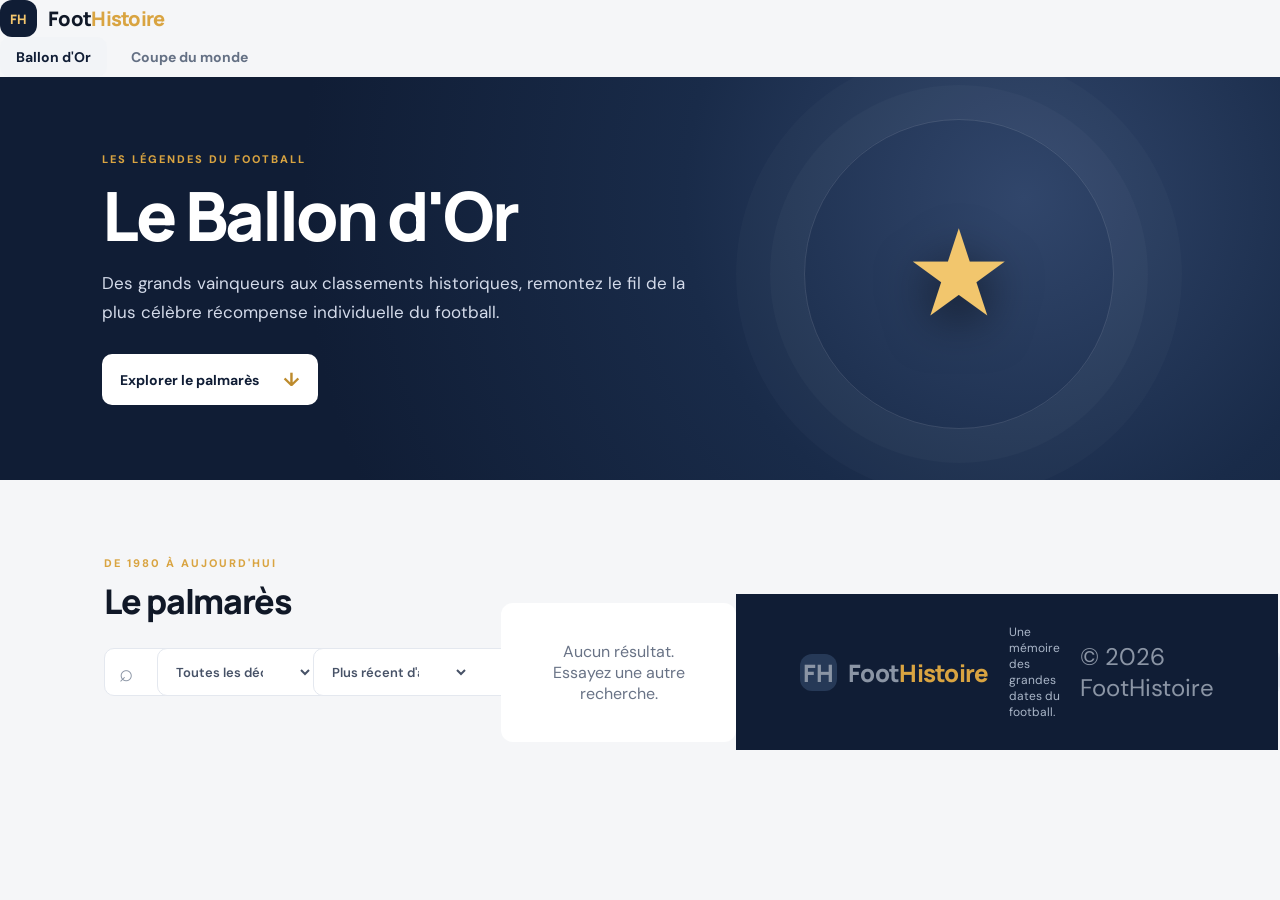
==== index.html @ 4ca091ae "mise à jour 2" ====
<!doctype html>
<html lang="fr">
<head>
  <meta charset="utf-8">
  <meta name="viewport" content="width=device-width, initial-scale=1">
  <meta name="description" content="FootHistoire : découvrez les grands palmarès du football.">
  <title>FootHistoire — Ballon d'Or</title>
  <link rel="stylesheet" href="style.css">
  <script src="donnees.js" defer></script>
  <script src="script.js" defer></script>
</head>
<body data-page="ballon">
<! c'est le début de la page
  <header class="site-header">
    <a class="brand" href="index.html">
      <span class="brand-mark">FH</span>
      <span>Foot<span>Histoire</span></span>
    </a>

    <button class="menu-toggle" aria-label="Ouvrir le menu" aria-expanded="false">☰</button>

    <nav class="main-nav">
      <a class="active" href="index.html">Ballon d'Or</a>
      <a href="coupe-du-monde.html">Coupe du monde</a>
    </nav>
  </header>
<! logo + menu de l'interface
  <main>
    <section class="hero">
      <div class="hero-content">
        <p class="eyebrow">LES LÉGENDES DU FOOTBALL</p>
        <h1>Le Ballon d'Or</h1>
        <p>
          Des grands vainqueurs aux classements historiques,
          remontez le fil de la plus célèbre récompense individuelle du football.
        </p>
        <a class="button button-light" href="#palmares">
          Explorer le palmarès <span>↓</span>
        </a>
      </div>

      <div class="hero-orb" aria-hidden="true">
        <span>★</span>
      </div>
    </section>
<! page d'acceuil du début de la page
    <section class="stats-grid" id="stats-ballon" aria-label="Statistiques du Ballon d'Or"></section>

    <section class="section" id="palmares">
      <div class="section-heading">
        <div>
          <p class="eyebrow">DE 1980 À AUJOURD'HUI</p>
          <h2>Le palmarès</h2>
        </div>
        <p>Recherchez une édition ou filtrez les résultats.</p>
      </div>
<! c'est le filtre selon le palmarès édition de l'année recherché
      <div class="filters">
        <label class="search-box">
          <span>⌕</span>
          <input
            id="search-ballon"
            type="search"
            placeholder="Rechercher une année, un joueur, un club…"
            autocomplete="off"
          >
          <! c'est la recherche d'un nom de joueur dans le filtre ou la barre de recherche
        </label>

        <label class="select-wrap">
          <span class="sr-only">Décennie</span>
          <select id="decade-ballon">
            <option value="all">Toutes les décennies</option>
            <option value="1980">Années 1980</option>
            <option value="1990">Années 1990</option>
            <option value="2000">Années 2000</option>
            <option value="2010">Années 2010</option>
            <option value="2020">Années 2020</option>
          </select>
          <! c'est le filtre sur la décennies recherché
        </label>

        <label class="select-wrap">
          <span class="sr-only">Tri</span>
          <select id="sort-ballon">
            <option value="desc">Plus récent d'abord</option>
            <option value="asc">Plus ancien d'abord</option>
          </select>
          <! c'est le filtre sur le tri du plus récent d'abord ainsi que le plus ancien d'abord
        </label>
      </div>

      <div id="ballon-list" class="award-grid" aria-live="polite"></div>
      <p id="ballon-empty" class="empty-state" hidden>
        Aucun résultat. Essayez une autre recherche.
      </p>
      <! c'est le message qui nous dis si notre recherche abouti a aucun résultat
    </section>
  </main>

  <footer>
    <a class="brand footer-brand" href="index.html">
      <span class="brand-mark">FH</span>
      <span>Foot<span>Histoire</span></span>
    </a>
    <p>Une mémoire des grandes dates du football.</p>
    <span>© <span class="year-now"></span> FootHistoire</span>
  </footer>
<! c'est la fin de la page
</body>
</html>
---- style.css ----
@import url('https://fonts.googleapis.com/css2?family=DM+Sans:wght@400;500;600;700&family=Manrope:wght@400;500;600;700;800&display=swap');

:root {
  --bg: #f5f6f8;
  --ink: #101827;
  --muted: #697386;
  --navy: #101d35;
  --gold: #d9a441;
  --line: #e4e8ef;
  --white: #fff;
  --shadow: 0 16px 40px rgba(16,29,53,.08);
}

* {
  box-sizing: border-box;
}

html {
  scroll-behavior: smooth;
}

body {
  margin: 0;
  background: var(--bg);
  color: var(--ink);
  font-family: 'DM Sans', Arial, sans-serif;
}

a {
  color: inherit;
  text-decoration: none;
}

/* EN-TÊTE ET NAVIGATION */

.site-header {
  height: 76px;
  padding: 0 max(5vw, 24px);
  display: flex;
  align-items: center;
  justify-content: space-between;
  background: #fff;
  border-bottom: 1px solid var(--line);
  position: sticky;
  top: 0;
  z-index: 20;
}

.brand {
  display: flex;
  align-items: center;
  gap: 11px;
  font: 800 20px Manrope, sans-serif;
  letter-spacing: -.7px;
}

.brand > span:last-child > span {
  color: var(--gold);
}

.brand-mark {
  width: 37px;
  height: 37px;
  border-radius: 12px;
  background: var(--navy);
  color: #f3c66d;
  display: grid;
  place-items: center;
  font-size: 13px;
  letter-spacing: 0;
}

.main-nav {
  display: flex;
  gap: 8px;
}

.main-nav a {
  padding: 11px 16px;
  border-radius: 10px;
  color: #647084;
  font-weight: 700;
  font-size: 14px;
}

.main-nav a:hover,
.main-nav a.active {
  background: #f2f4f7;
  color: var(--navy);
}

.menu-toggle {
  display: none;
  border: 0;
  background: none;
  font-size: 25px;
}

/* BANNIÈRE PRINCIPALE */

.hero {
  min-height: 390px;
  background: radial-gradient(
    circle at 80% 30%,
    #31466b 0,
    #192b49 32%,
    #101d35 68%
  );
  color: #fff;
  padding: 75px max(8vw, 28px);
  position: relative;
  overflow: hidden;
  display: flex;
  align-items: center;
}

.hero-content {
  max-width: 640px;
  position: relative;
  z-index: 2;
}

.eyebrow {
  font-size: 11px;
  letter-spacing: 2px;
  font-weight: 800;
  color: var(--gold);
  margin: 0 0 14px;
}

.hero h1 {
  font: 800 clamp(42px, 6vw, 68px)/1.05 Manrope, sans-serif;
  letter-spacing: -3px;
  margin: 0 0 18px;
}

.hero p:not(.eyebrow) {
  font-size: 17px;
  line-height: 1.7;
  color: #d4dbea;
  max-width: 590px;
  margin: 0 0 27px;
}

.button {
  display: inline-flex;
  gap: 24px;
  align-items: center;
  padding: 13px 18px;
  border-radius: 10px;
  font-weight: 700;
  font-size: 14px;
}

.button-light {
  background: #fff;
  color: var(--navy);
}

.button-light span {
  font-size: 19px;
  color: #bd8b2d;
}

.hero-orb {
  position: absolute;
  width: 310px;
  height: 310px;
  border: 1px solid rgba(255,255,255,.12);
  border-radius: 50%;
  right: 13%;
  top: 42px;
  display: grid;
  place-items: center;
  box-shadow:
    0 0 0 34px rgba(255,255,255,.025),
    0 0 0 68px rgba(255,255,255,.02);
}

.hero-orb span {
  font-size: 120px;
  color: #f2c66d;
  text-shadow: 0 15px 45px #0008;
}

.world-orb span {
  font-size: 112px;
}

/* STATISTIQUES */

.stats-grid {
  max-width: 1120px;
  margin: -30px auto 0;
  position: relative;
  z-index: 3;
  display: grid;
  grid-template-columns: repeat(3, 1fr);
  gap: 16px;
  padding: 0 24px;
}

.stat-card {
  background: #fff;
  border: 1px solid var(--line);
  border-radius: 15px;
  padding: 21px 24px;
  box-shadow: var(--shadow);
}

.stat-card strong {
  display: block;
  font: 800 27px Manrope, sans-serif;
  color: var(--navy);
}

.stat-card span {
  font-size: 12px;
  color: var(--muted);
  font-weight: 700;
  text-transform: uppercase;
  letter-spacing: .8px;
}

/* SECTIONS ET TITRES */

.section {
  max-width: 1120px;
  margin: 76px auto 90px;
  padding: 0 24px;
}

.section-heading {
  display: flex;
  justify-content: space-between;
  align-items: end;
  margin-bottom: 24px;
}

.section-heading h2 {
  font: 800 34px Manrope, sans-serif;
  letter-spacing: -1.3px;
  margin: 0;
}

.section-heading > p {
  color: var(--muted);
  font-size: 14px;
}

.section-heading .eyebrow {
  margin-bottom: 8px;
}

/* RECHERCHE ET FILTRES */

.filters {
  display: flex;
  gap: 12px;
  margin-bottom: 23px;
}

.search-box,
.select-wrap {
  height: 48px;
  border: 1px solid var(--line);
  background: #fff;
  border-radius: 10px;
  display: flex;
  align-items: center;
}

.search-box {
  flex: 1;
  gap: 10px;
  padding: 0 14px;
}

.search-box span {
  font-size: 24px;
  color: #8b95a5;
}

.search-box input {
  border: 0;
  outline: 0;
  width: 100%;
  font: 14px 'DM Sans';
  color: var(--ink);
  background: transparent;
}

.select-wrap select {
  height: 100%;
  min-width: 155px;
  border: 0;
  outline: 0;
  background: transparent;
  padding: 0 34px 0 14px;
  font: 600 13px 'DM Sans';
  color: #475267;
  cursor: pointer;
}

/* CARTES BALLON D'OR ET COUPE DU MONDE */

.award-grid,
.world-grid {
  display: grid;
  grid-template-columns: repeat(3, 1fr);
  gap: 16px;
}

.award-card,
.world-card {
  background: #fff;
  border: 1px solid var(--line);
  border-radius: 14px;
  padding: 20px;
  transition: .2s;
  box-shadow: 0 5px 18px rgba(16,29,53,.025);
}

.award-card:hover,
.world-card:hover {
  transform: translateY(-3px);
  box-shadow: var(--shadow);
  border-color: #d4b16c;
}

.card-top {
  display: flex;
  justify-content: space-between;
  align-items: center;
  margin-bottom: 19px;
}

.year-badge {
  font: 800 13px Manrope;
  background: #f3f5f8;
  padding: 7px 10px;
  border-radius: 8px;
  color: #48556b;
}

.winner-label {
  font-size: 10px;
  text-transform: uppercase;
  letter-spacing: 1px;
  color: #a47a2d;
  font-weight: 800;
}

.winner-name {
  font: 800 20px Manrope;
  letter-spacing: -.5px;
  margin: 0 0 5px;
}

.winner-meta {
  font-size: 13px;
  color: var(--muted);
  margin: 0;
}

.runner-line {
  border-top: 1px solid var(--line);
  margin-top: 17px;
  padding-top: 13px;
  font-size: 12px;
  color: #6f7888;
}

.runner-line b {
  color: #344158;
}

.world-card {
  position: relative;
  overflow: hidden;
}

.world-card:before {
  content: "";
  position: absolute;
  inset: 0 auto 0 0;
  width: 4px;
  background: var(--gold);
}

.world-card .card-top {
  margin-left: 5px;
}

.world-card h3 {
  font: 800 21px Manrope;
  margin: 0 0 6px;
}

.world-card p {
  font-size: 13px;
  color: var(--muted);
  margin: 0;
  line-height: 1.6;
}

.final-score {
  margin-top: 15px;
  padding-top: 12px;
  border-top: 1px solid var(--line);
  font-weight: 700;
  font-size: 12px;
  color: #42506a;
}

.empty-state {
  text-align: center;
  padding: 38px;
  color: var(--muted);
  background: #fff;
  border-radius: 12px;
}

/* PIED DE PAGE */

footer {
  background: #101d35;
  color: #c7d0df;
  padding: 30px max(5vw, 24px);
  display: flex;
  align-items: center;
  justify-content: space-between;
  gap: 20px;
  font-size: 12px;
}

.footer-brand {
  color: #fff;
  font-size: 17px;
}

.footer-brand .brand-mark {
  background: #263957;
}

footer p {
  margin: 0;
  color: #aab6c8;
}

.sr-only {
  position: absolute;
  width: 1px;
  height: 1px;
  padding: 0;
  margin: -1px;
  overflow: hidden;
  clip: rect(0,0,0,0);
  white-space: nowrap;
  border: 0;
}

/* TABLETTES */

@media (max-width: 800px) {
  .hero-orb {
    right: -110px;
    opacity: .35;
  }

  .award-grid,
  .world-grid {
    grid-template-columns: repeat(2, 1fr);
  }

  .section-heading {
    align-items: start;
    gap: 12px;
    flex-direction: column;
  }

  .stats-grid {
    grid-template-columns: repeat(3, 1fr);
  }
}

/* TÉLÉPHONES */

@media (max-width: 560px) {
  .site-header {
    height: 65px;
  }

  .menu-toggle {
    display: block;
  }

  .main-nav {
    display: none;
    position: absolute;
    top: 64px;
    left: 0;
    right: 0;
    background: #fff;
    padding: 12px 20px 18px;
    border-bottom: 1px solid var(--line);
    flex-direction: column;
  }

  .main-nav.open {
    display: flex;
  }

  .hero {
    min-height: 360px;
    padding: 58px 25px;
  }

  .hero h1 {
    letter-spacing: -2px;
  }

  .hero p:not(.eyebrow) {
    font-size: 15px;
  }

  .hero-orb {
    width: 210px;
    height: 210px;
    right: -115px;
    top: 80px;
  }

  .hero-orb span {
    font-size: 80px;
  }

  .stats-grid {
    gap: 8px;
    padding: 0 12px;
    margin-top: -22px;
  }

  .stat-card {
    padding: 15px 10px;
  }

  .stat-card strong {
    font-size: 20px;
  }

  .stat-card span {
    font-size: 9px;
    letter-spacing: .3px;
  }

  .section {
    padding: 0 14px;
    margin: 58px auto 65px;
  }

  .section-heading h2 {
    font-size: 29px;
  }

  .filters {
    flex-wrap: wrap;
  }

  .search-box {
    flex-basis: 100%;
  }

  .select-wrap {
    flex: 1;
  }

  .select-wrap select {
    min-width: 0;
    width: 100%;
  }

  .award-grid,
  .world-grid {
    grid-template-columns: 1fr;
  }

  .award-card,
  .world-card {
    padding: 18px;
  }

  footer {
    flex-direction: column;
    align-items: flex-start;
    gap: 12px;
  }
}
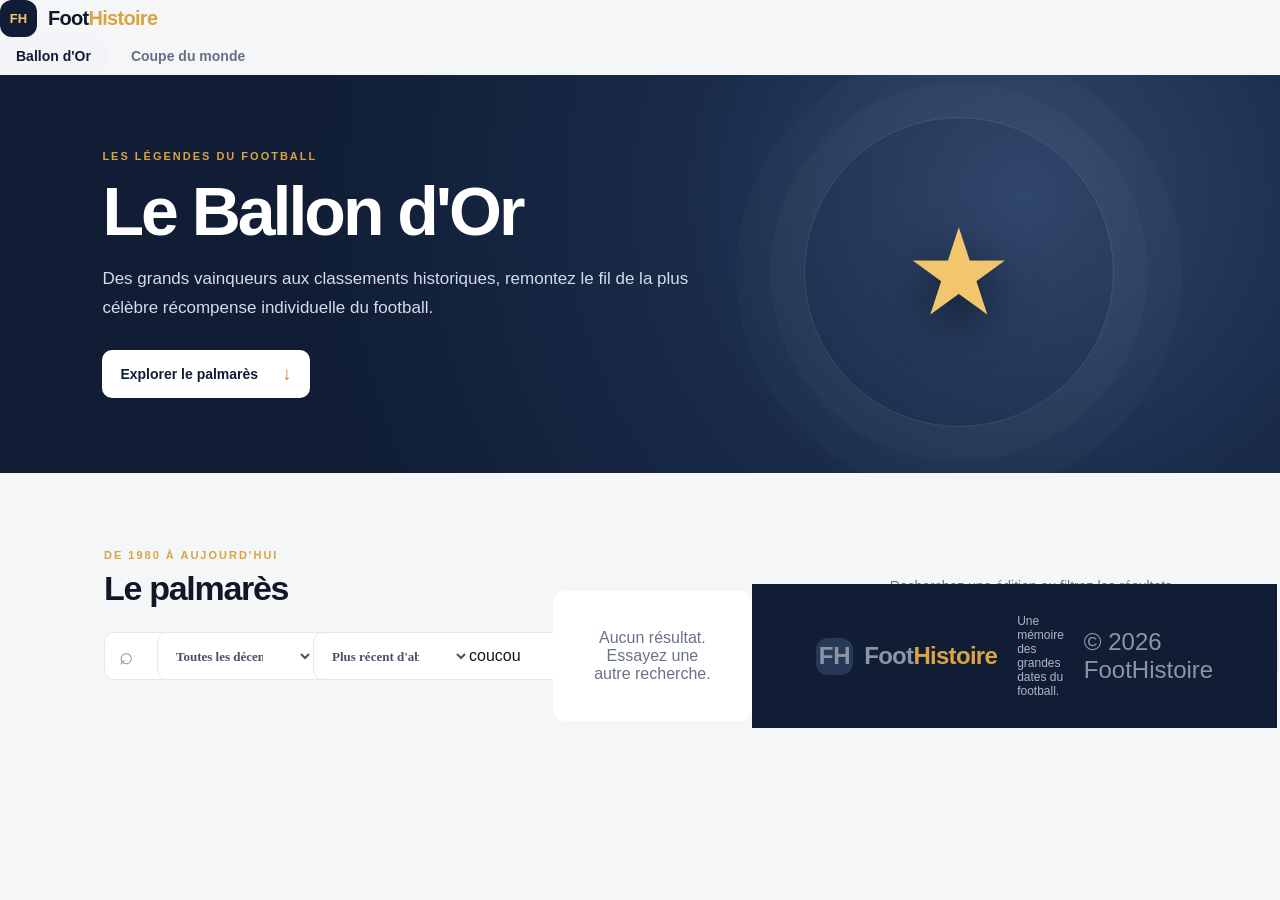
==== commit 4e20b6af: "Update index.html" ====
--- a/index.html
+++ b/index.html
@@ -89,7 +89,7 @@
           <! c'est le filtre sur le tri du plus récent d'abord ainsi que le plus ancien d'abord
         </label>
       </div>
-
+coucou
       <div id="ballon-list" class="award-grid" aria-live="polite"></div>
       <p id="ballon-empty" class="empty-state" hidden>
         Aucun résultat. Essayez une autre recherche.
--- a/style.css
+++ b/style.css
@@ -1,4 +1,4 @@
-@import url('https://fonts.googleapis.com/css2?family=DM+Sans:wght@400;500;600;700&family=Manrope:wght@400;500;600;700;800&display=swap');
+
 
 :root {
   --bg: #f5f6f8;
@@ -574,7 +574,7 @@
   .select-wrap {
     flex: 1;
   }
-
+/*lkmjojpi*/
   .select-wrap select {
     min-width: 0;
     width: 100%;
